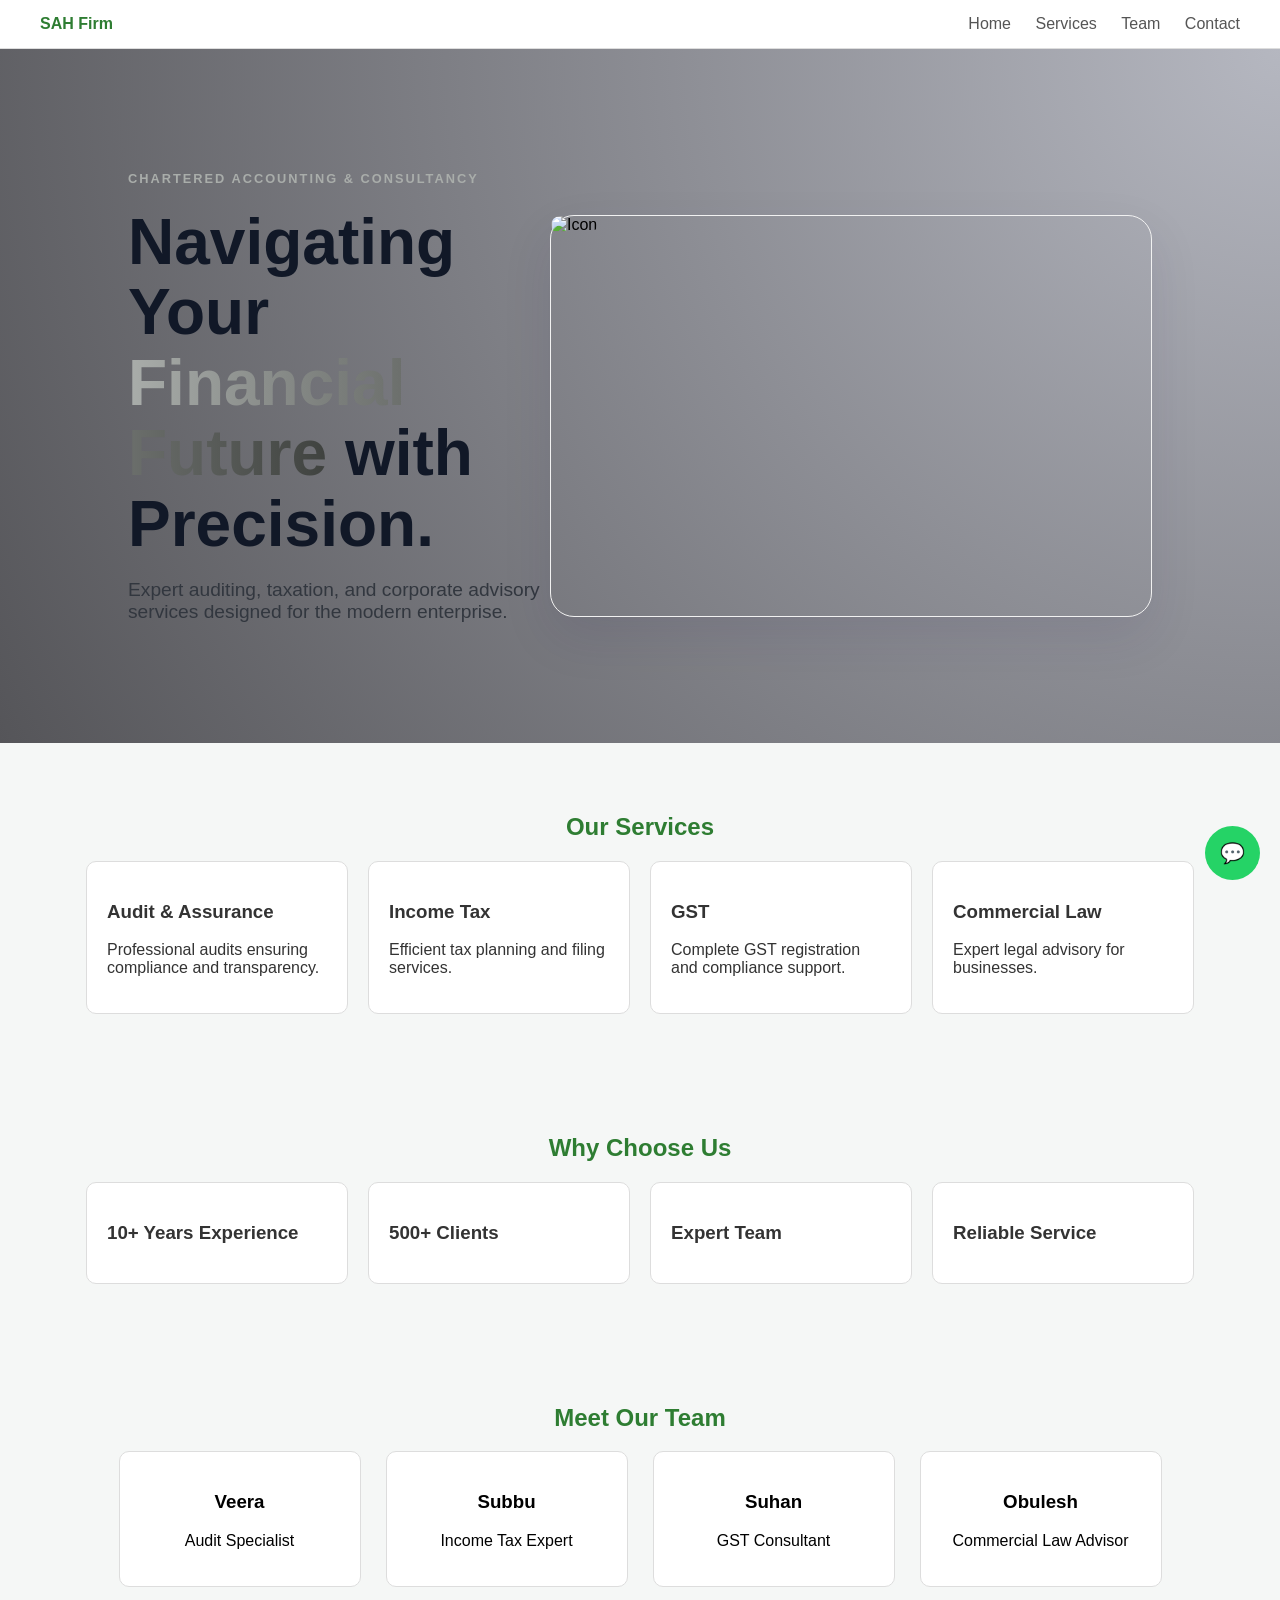
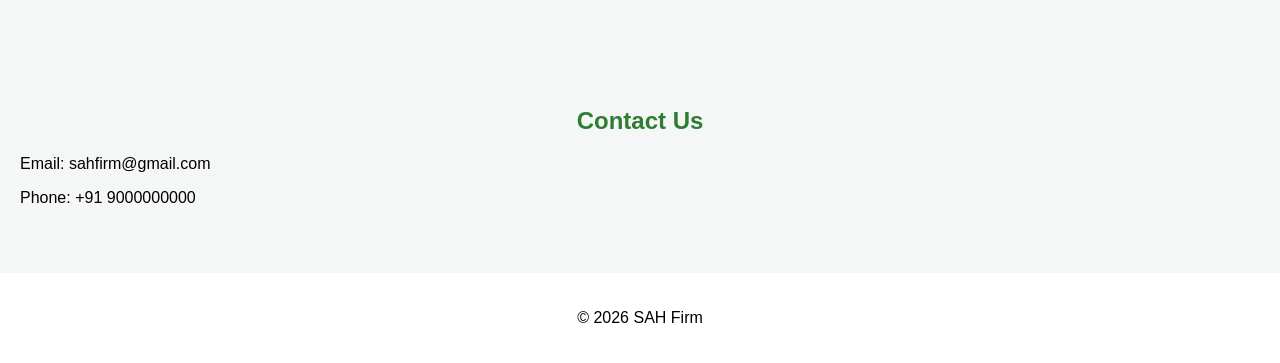
==== index.html @ 6b6db10c "Add files via upload" ====
<!DOCTYPE html>
<html>
<head>
    <title>SAH Firm</title>
    <link rel="stylesheet" href="styles.css">
</head>
<body>

<!-- LOADER -->
<div id="loader">
    <div class="spinner"></div>
</div>

<div id="content" class="hidden">

<!-- NAVBAR -->
<nav class="navbar">
    <div class="logo">SAH Firm</div>
    <div>
        <a href="#">Home</a>
        <a href="#services">Services</a>
        <a href="#team">Team</a>
        <a href="#contact">Contact</a>
    </div>
</nav>

<section class="hero-section">
    <div class="hero-content">
        <span class="top-tag">Chartered Accounting & Consultancy</span>
        <h1>Navigating Your <span class="highlight">Financial Future</span> with Precision.</h1>
        <p>Expert auditing, taxation, and corporate advisory services designed for the modern enterprise.</p>
        
        
    </div>
    
    <div class="hero-image">
        <div class="floating-card">
            <img src="HRNVC.jpg" alt="Icon">
        </div>
    </div>
</section>

<!-- SERVICES -->
<section id="services">
    <h2>Our Services</h2>
    <div class="cards">

        <a href="audit.html" class="card">
            <h3>Audit & Assurance</h3>
            <p>Professional audits ensuring compliance and transparency.</p>
        </a>

        <a href="tax.html" class="card">
            <h3>Income Tax</h3>
            <p>Efficient tax planning and filing services.</p>
        </a>

        <a href="gst.html" class="card">
            <h3>GST</h3>
            <p>Complete GST registration and compliance support.</p>
        </a>

        <a href="law.html" class="card">
            <h3>Commercial Law</h3>
            <p>Expert legal advisory for businesses.</p>
        </a>

    </div>
</section>

<!-- WHY US -->
<section class="why">
    <h2>Why Choose Us</h2>
    <div class="cards">

        <div class="card">
            <h3>10+ Years Experience</h3>
        </div>

        <div class="card">
            <h3>500+ Clients</h3>
        </div>

        <div class="card">
            <h3>Expert Team</h3>
        </div>

        <div class="card">
            <h3>Reliable Service</h3>
        </div>

    </div>
</section>

<!-- TEAM -->
<section id="team">
    <h2>Meet Our Team</h2>

    <div class="team">

        <div class="member">
            <h3>Veera</h3>
            <p>Audit Specialist</p>
        </div>

        <div class="member">
            <h3>Subbu</h3>
            <p>Income Tax Expert</p>
        </div>

        <div class="member">
            <h3>Suhan</h3>
            <p>GST Consultant</p>
        </div>

        <div class="member">
            <h3>Obulesh</h3>
            <p>Commercial Law Advisor</p>
        </div>

    </div>
</section>

<!-- CONTACT -->
<section id="contact">
    <h2>Contact Us</h2>
    <p>Email: sahfirm@gmail.com</p>
    <p>Phone: +91 9000000000</p>
</section>

<!-- FOOTER -->
<footer>
    <p>© 2026 SAH Firm</p>
</footer>

</div>

<!-- WHATSAPP BUTTON -->
<a href="https://wa.me/919000000000" class="whatsapp" target="_blank">💬</a>

<!-- SCRIPT -->
<script>
window.addEventListener("load", function () {
    document.getElementById("loader").style.display = "none";
    const content = document.getElementById("content");
    content.classList.remove("hidden");
    content.classList.add("fade-in");
});
</script>

</body>
</html>
---- styles.css ----
body {
    margin: 0;
    font-family: 'Segoe UI', sans-serif;
    background: #f5f7f6;
}

/* LOADER */
#loader {
    position: fixed;
    width: 100%;
    height: 100%;
    background: white;
    display: flex;
    justify-content: center;
    align-items: center;
}

.spinner {
    width: 40px;
    height: 40px;
    border: 4px solid #eee;
    border-top: 4px solid #2e7d32;
    border-radius: 50%;
    animation: spin 1s linear infinite;
}

@keyframes spin {
    100% { transform: rotate(360deg); }
}

.hidden { opacity: 0; }

.fade-in {
    animation: fadeIn 1s ease forwards;
}

@keyframes fadeIn {
    from {opacity:0; transform:translateY(20px);}
    to {opacity:1; transform:translateY(0);}
}

/* NAVBAR */
.navbar {
    display: flex;
    justify-content: space-between;
    padding: 15px 40px;
    background: white;
    border-bottom: 1px solid #ddd;
    position: sticky;
    top: 0;
}

.logo {
    color: #2e7d32;
    font-weight: bold;
}

.navbar a {
    margin-left: 20px;
    text-decoration: none;
    color: #555;
}

/* HERO */

.hero-section {
    display: flex;
    align-items: center;
    justify-content: space-between;
    padding: 120px 10% 80px;
    background: radial-gradient(circle at top right, #b5b7c0, #555559);
    overflow: hidden;
}

.hero-content { max-width: 600px; }


img{
    width: 600px;
    height: 400px;
    align-self: center;
    border-radius: 20px;
}

.top-tag {
    text-transform: uppercase;
    letter-spacing: 2px;
    font-size: 0.8rem;
    color: #a9adaa;
    font-weight: 700;
}

.hero-content h1 {
    font-size: 4rem;
    line-height: 1.1;
    margin: 20px 0;
    color: #111827;
}
.highlight {
    background: linear-gradient(to right, #a9adaa, #3f423f);
    background-clip: text;              /* standard */
    -webkit-background-clip: text;      /* for Chrome/Safari */
    -webkit-text-fill-color: transparent;
}
.hero-content p {
    font-size: 1.2rem;
    color: #32373f;
    margin-bottom: 40px;
}

/* Floating Card Animation */
.floating-card {
    border-radius: 24px;
    box-shadow: 0 20px 50px rgba(38, 30, 81, 0.1);
    border: 1px solid #f1f1f1;
    animation: float 4s ease-in-out infinite;
    width: 600px;
    height: 400px;
}

@keyframes float {
    0% { transform: translateY(0px); }
    50% { transform: translateY(-20px); }
    100% { transform: translateY(0px); }
}

/* BUTTON */
.btn {
    background: #2e7d32;
    color: white;
    padding: 10px 18px;
    border-radius: 6px;
    text-decoration: none;
}

/* SECTIONS */
section {
    padding: 50px 20px;
}

h2 {
    text-align: center;
    color: #2e7d32;
}

/* CARDS */
.cards {
    display: flex;
    flex-wrap: wrap;
    gap: 20px;
    justify-content: center;
    margin-top: 20px;
}

.card {
    width: 220px;
    padding: 20px;
    background: white;
    border-radius: 10px;
    text-decoration: none;
    color: #333;
    border: 1px solid #ddd;
    transition: 0.3s;
}

.card:hover {
    transform: translateY(-6px);
    border-color: #2e7d32;
}

/* TEAM */
.team {
    display: flex;
    flex-wrap: wrap;
    justify-content: center;
    gap: 25px;
}

.member {
    background: white;
    padding: 20px;
    width: 200px;
    text-align: center;
    border-radius: 10px;
    border: 1px solid #ddd;
}

/* FOOTER */
footer {
    text-align: center;
    padding: 20px;
    background: white;
}

/* WHATSAPP */
.whatsapp {
    position: fixed;
    bottom: 20px;
    right: 20px;
    background: #25D366;
    color: white;
    padding: 15px;
    border-radius: 50%;
    font-size: 20px;
    text-decoration: none;
}
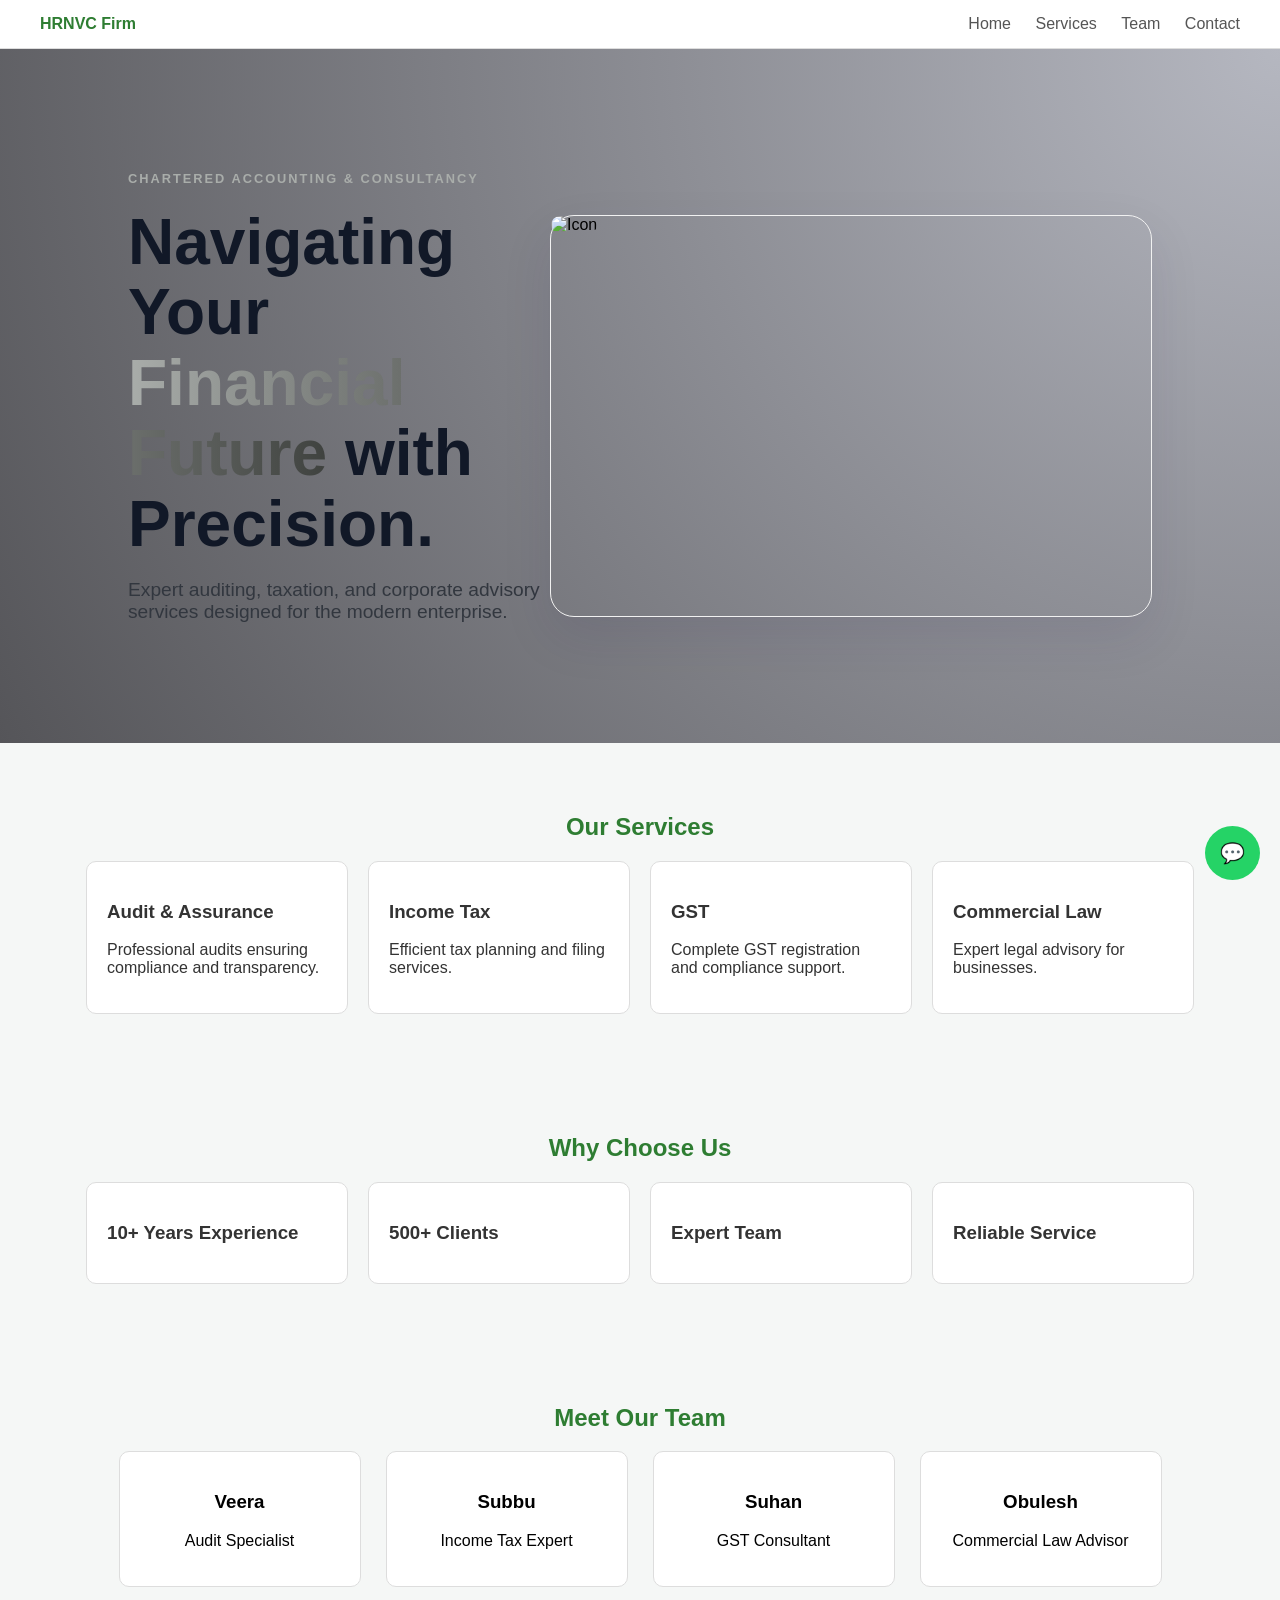
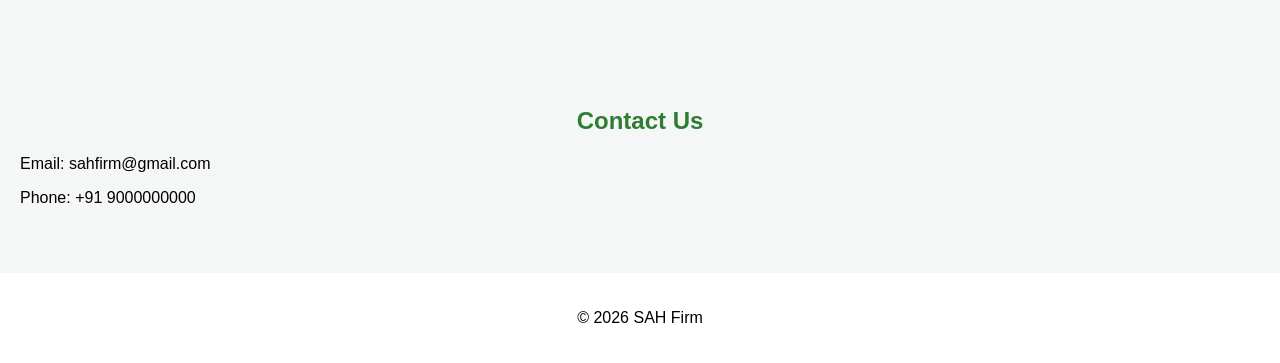
==== commit a761759b: "Update index.html" ====
--- a/index.html
+++ b/index.html
@@ -15,7 +15,7 @@
 
 <!-- NAVBAR -->
 <nav class="navbar">
-    <div class="logo">SAH Firm</div>
+    <div class="logo">HRNVC Firm</div>
     <div>
         <a href="#">Home</a>
         <a href="#services">Services</a>
@@ -149,4 +149,4 @@
 </script>
 
 </body>
-</html>+</html>
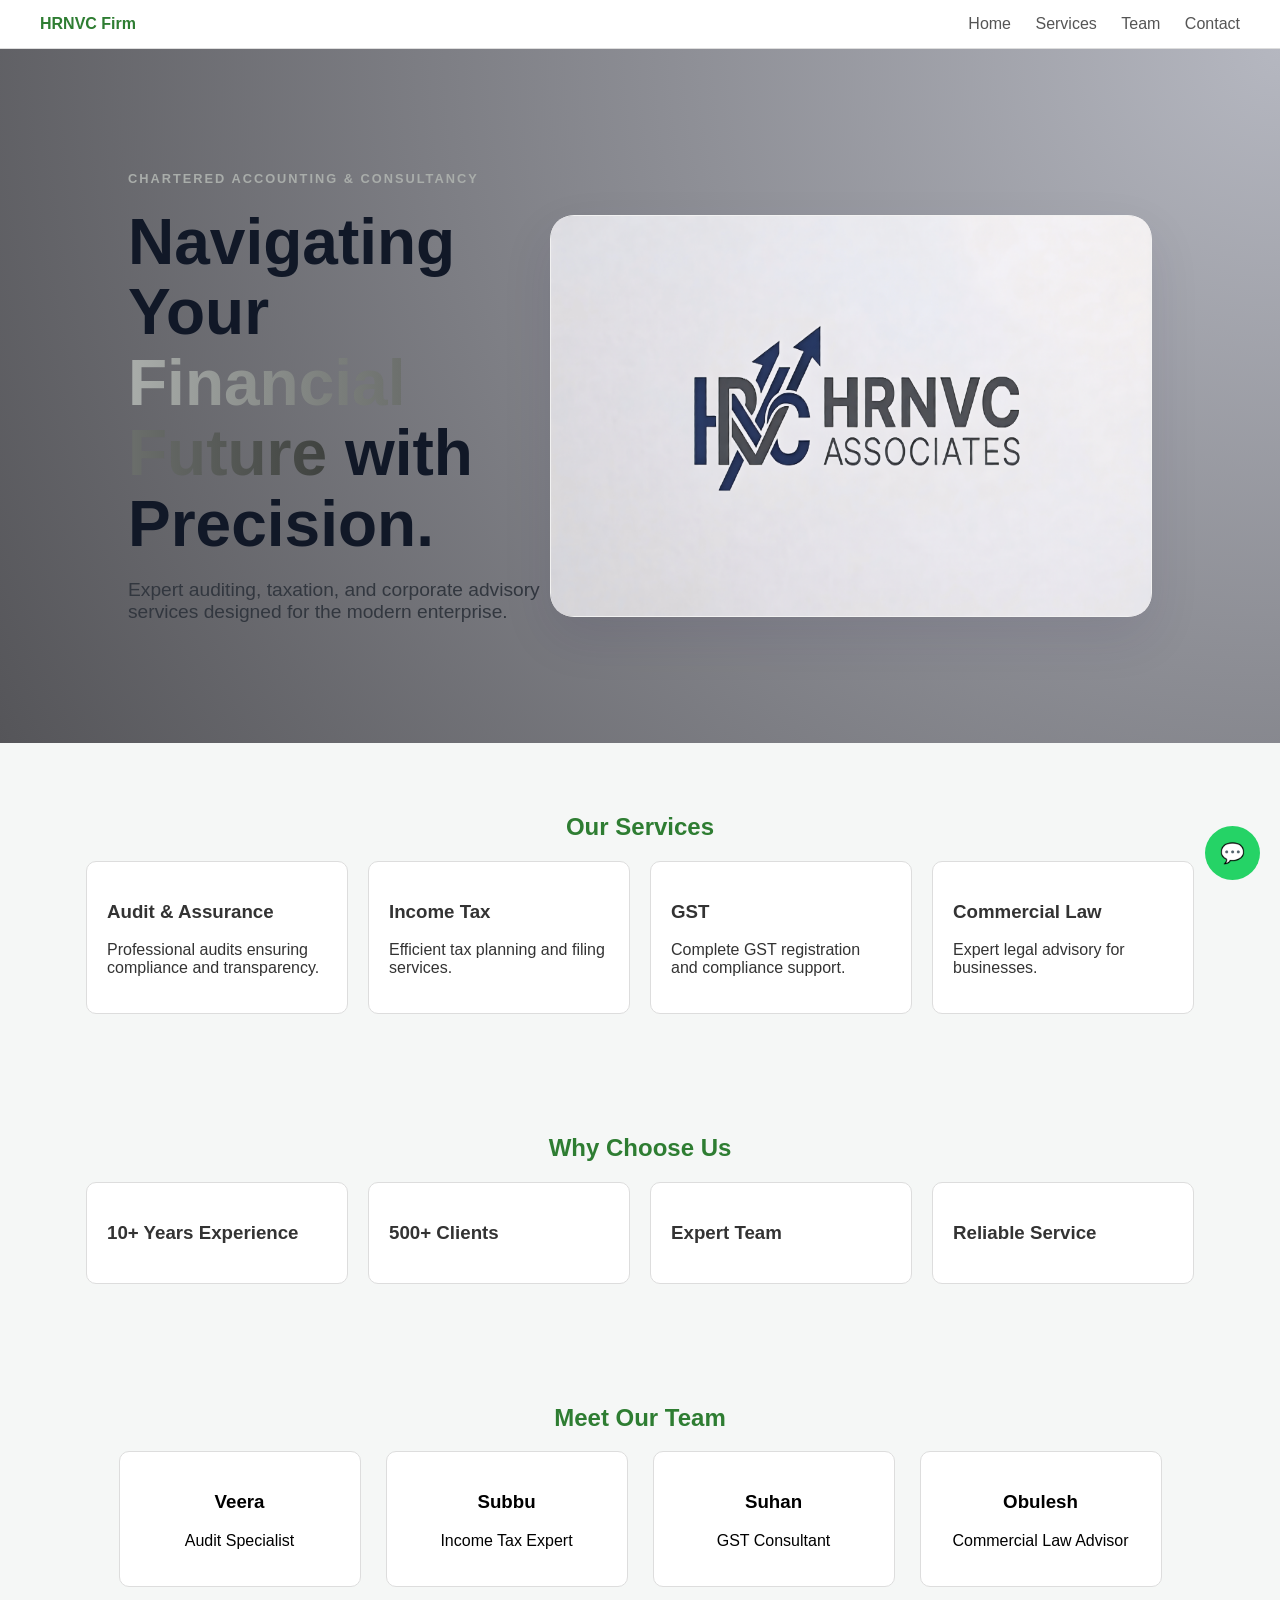
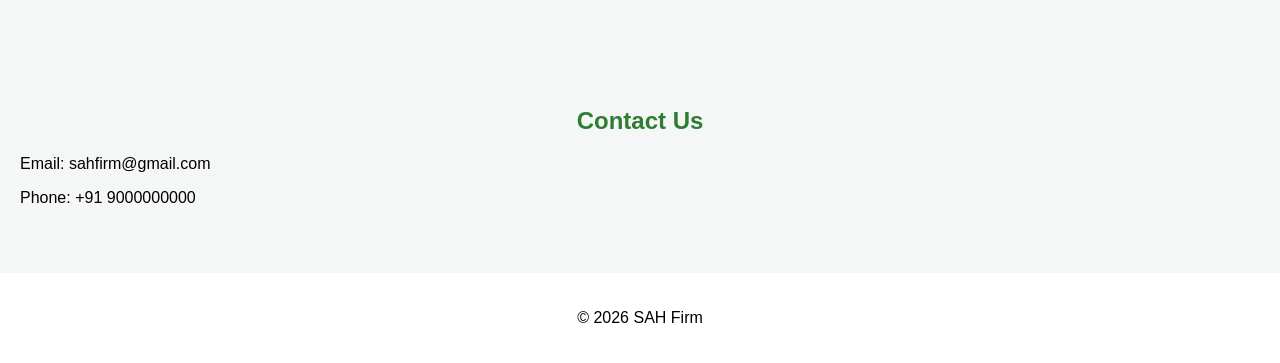
==== commit bac4d0e0: "Update index.html" ====
--- a/index.html
+++ b/index.html
@@ -1,7 +1,7 @@
 <!DOCTYPE html>
 <html>
 <head>
-    <title>SAH Firm</title>
+    <title>HRNVC Firm</title>
     <link rel="stylesheet" href="styles.css">
 </head>
 <body>
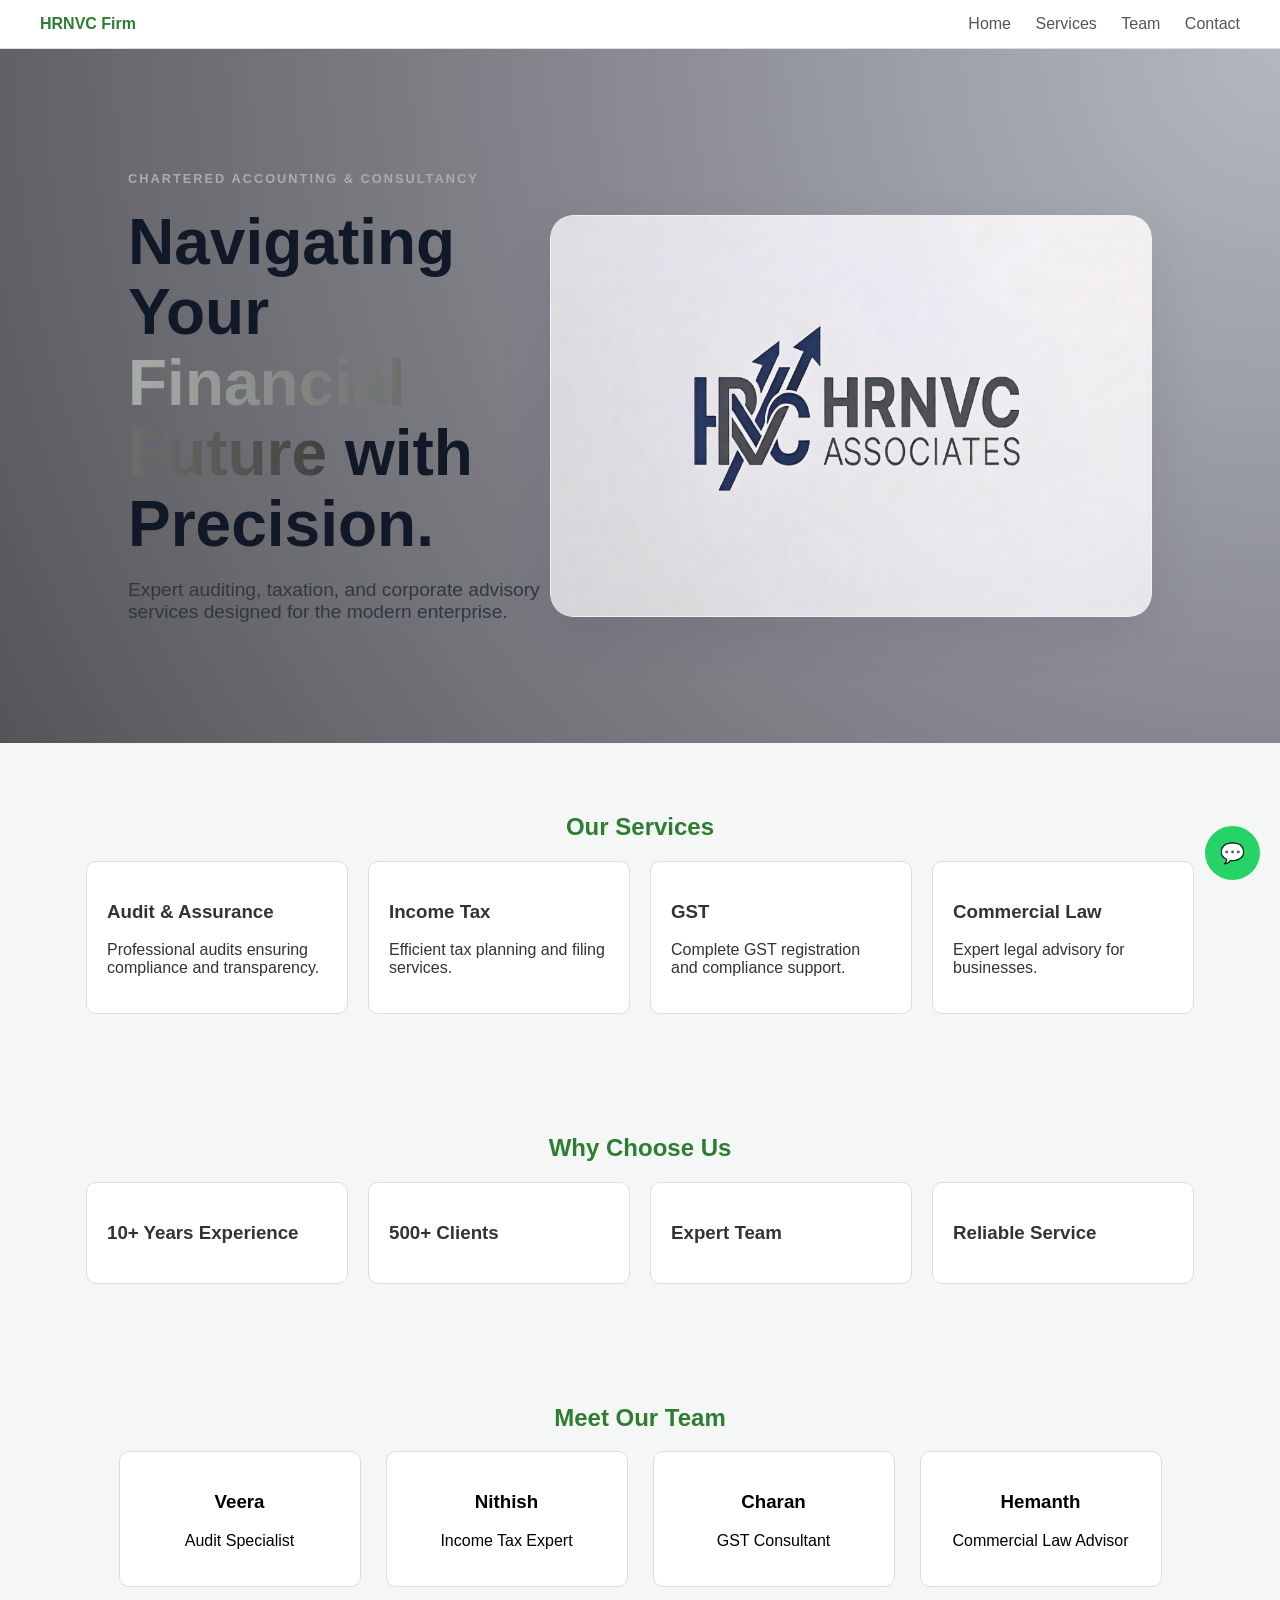
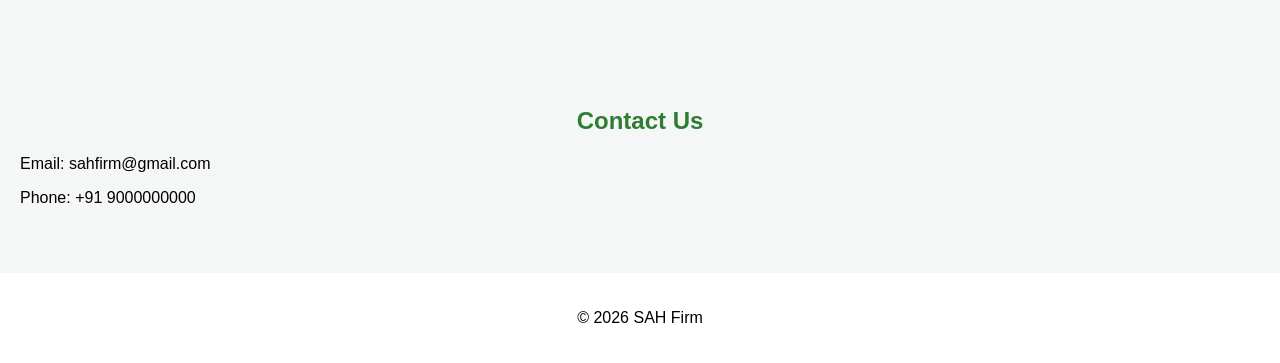
==== commit 0bb6e76a: "Update index.html" ====
--- a/index.html
+++ b/index.html
@@ -104,17 +104,17 @@
         </div>
 
         <div class="member">
-            <h3>Subbu</h3>
+            <h3>⁠Nithish</h3>
             <p>Income Tax Expert</p>
         </div>
 
         <div class="member">
-            <h3>Suhan</h3>
+            <h3>Charan</h3>
             <p>GST Consultant</p>
         </div>
 
         <div class="member">
-            <h3>Obulesh</h3>
+            <h3>Hemanth</h3>
             <p>Commercial Law Advisor</p>
         </div>
 
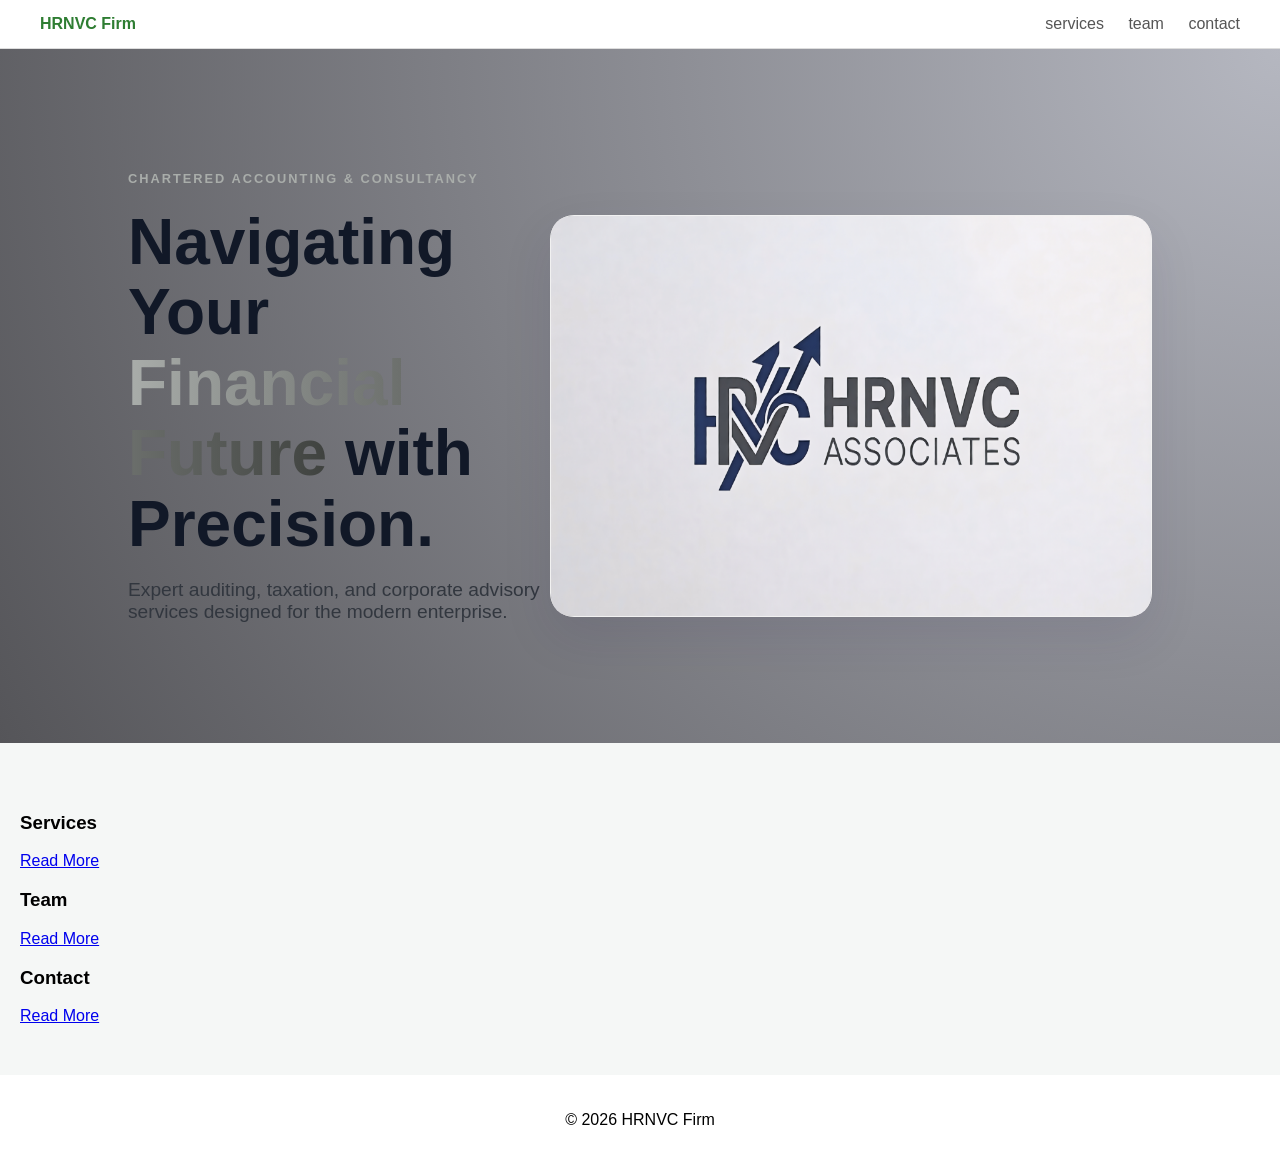
==== commit fa318046: "Update index.html" ====
--- a/index.html
+++ b/index.html
@@ -1,7 +1,7 @@
 <!DOCTYPE html>
 <html>
 <head>
-    <title>HRNVC Firm</title>
+    <title>HNRVC Firm</title>
     <link rel="stylesheet" href="styles.css">
 </head>
 <body>
@@ -16,11 +16,10 @@
 <!-- NAVBAR -->
 <nav class="navbar">
     <div class="logo">HRNVC Firm</div>
-    <div>
-        <a href="#">Home</a>
-        <a href="#services">Services</a>
-        <a href="#team">Team</a>
-        <a href="#contact">Contact</a>
+    <div >
+        <a href="#services" class="menu">services</a>
+        <a href="#team" class="menu">team</a>
+        <a href="#contact" class="menu">contact</a>
     </div>
 </nav>
 
@@ -40,103 +39,30 @@
     </div>
 </section>
 
-<!-- SERVICES -->
-<section id="services">
-    <h2>Our Services</h2>
-    <div class="cards">
+<section class="services-container">
+    <div class="service-box">
+        <h3>Services</h3>
+        <a href="#" class="learn-more">Read More </a>
+    </div>
 
-        <a href="audit.html" class="card">
-            <h3>Audit & Assurance</h3>
-            <p>Professional audits ensuring compliance and transparency.</p>
-        </a>
+    <div class="service-box">
+        <h3>Team</h3>
+        <a href="#" class="learn-more">Read More </a>
+    </div>
 
-        <a href="tax.html" class="card">
-            <h3>Income Tax</h3>
-            <p>Efficient tax planning and filing services.</p>
-        </a>
-
-        <a href="gst.html" class="card">
-            <h3>GST</h3>
-            <p>Complete GST registration and compliance support.</p>
-        </a>
-
-        <a href="law.html" class="card">
-            <h3>Commercial Law</h3>
-            <p>Expert legal advisory for businesses.</p>
-        </a>
-
+    <div class="service-box">
+        <h3>Contact</h3>
+        <a href="#" class="learn-more">Read More </a>
     </div>
 </section>
 
-<!-- WHY US -->
-<section class="why">
-    <h2>Why Choose Us</h2>
-    <div class="cards">
-
-        <div class="card">
-            <h3>10+ Years Experience</h3>
-        </div>
-
-        <div class="card">
-            <h3>500+ Clients</h3>
-        </div>
-
-        <div class="card">
-            <h3>Expert Team</h3>
-        </div>
-
-        <div class="card">
-            <h3>Reliable Service</h3>
-        </div>
-
-    </div>
-</section>
-
-<!-- TEAM -->
-<section id="team">
-    <h2>Meet Our Team</h2>
-
-    <div class="team">
-
-        <div class="member">
-            <h3>Veera</h3>
-            <p>Audit Specialist</p>
-        </div>
-
-        <div class="member">
-            <h3>⁠Nithish</h3>
-            <p>Income Tax Expert</p>
-        </div>
-
-        <div class="member">
-            <h3>Charan</h3>
-            <p>GST Consultant</p>
-        </div>
-
-        <div class="member">
-            <h3>Hemanth</h3>
-            <p>Commercial Law Advisor</p>
-        </div>
-
-    </div>
-</section>
-
-<!-- CONTACT -->
-<section id="contact">
-    <h2>Contact Us</h2>
-    <p>Email: sahfirm@gmail.com</p>
-    <p>Phone: +91 9000000000</p>
-</section>
 
 <!-- FOOTER -->
 <footer>
-    <p>© 2026 SAH Firm</p>
+    <p>© 2026 HRNVC Firm</p>
 </footer>
 
 </div>
-
-<!-- WHATSAPP BUTTON -->
-<a href="https://wa.me/919000000000" class="whatsapp" target="_blank">💬</a>
 
 <!-- SCRIPT -->
 <script>
@@ -147,6 +73,11 @@
     content.classList.add("fade-in");
 });
 </script>
-
+<script>
+window.addEventListener("scroll", function () {
+    const nav = document.querySelector(".navbar");
+    nav.classList.toggle("scrolled", window.scrollY > 50);
+});
+</script>
 </body>
 </html>
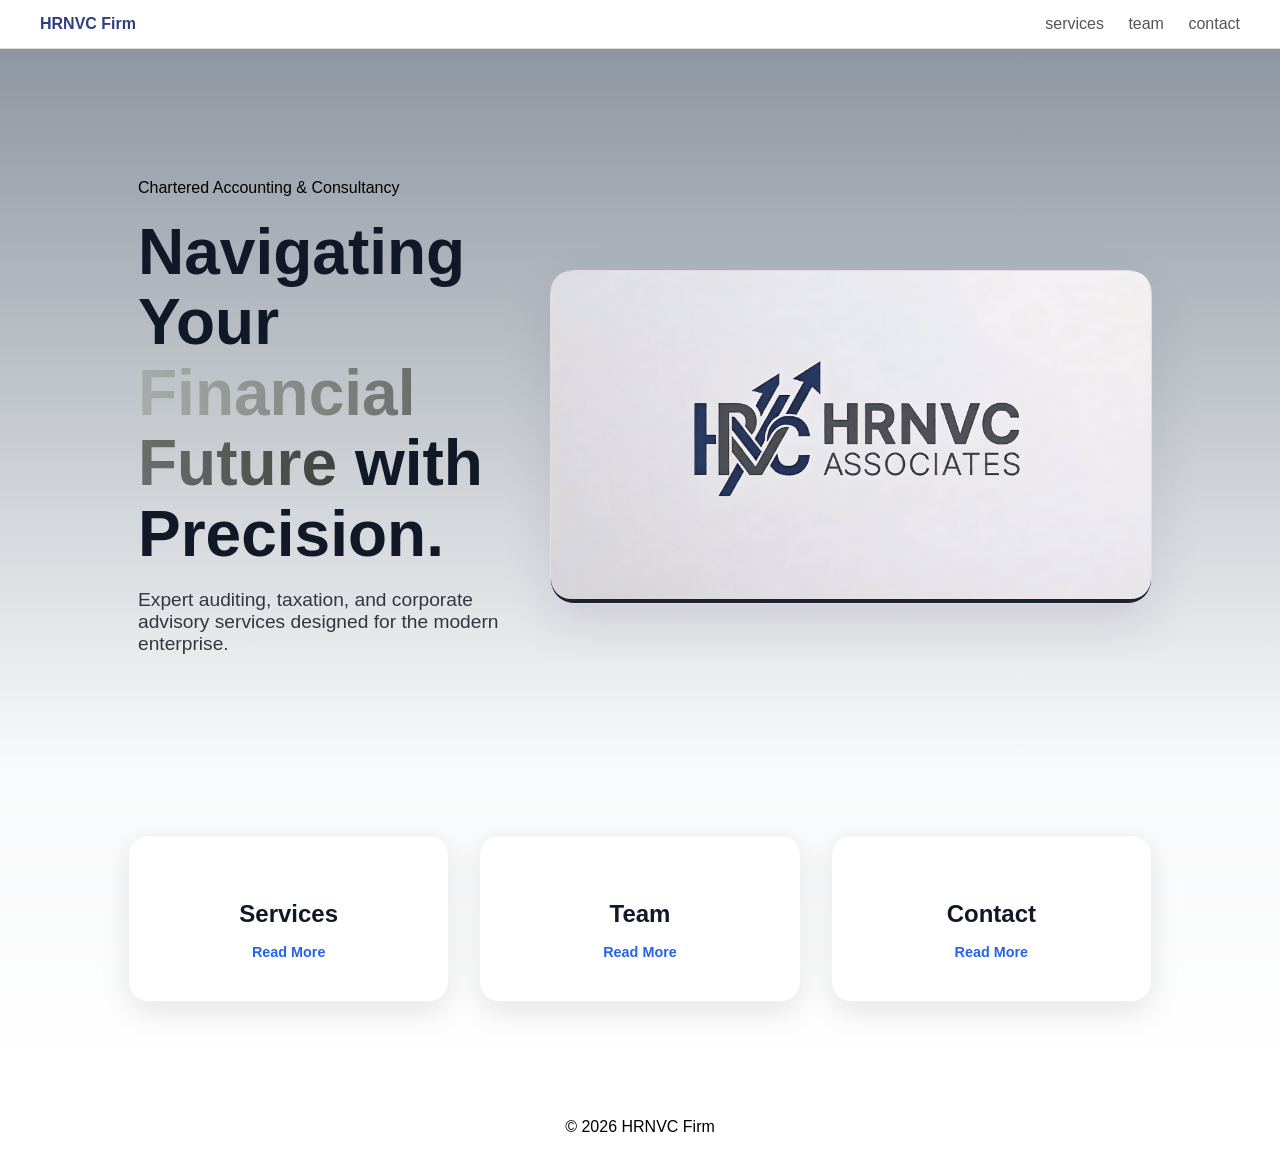
==== commit 68fe9852: "Update index.html" ====
--- a/index.html
+++ b/index.html
@@ -17,9 +17,9 @@
 <nav class="navbar">
     <div class="logo">HRNVC Firm</div>
     <div >
-        <a href="#services" class="menu">services</a>
-        <a href="#team" class="menu">team</a>
-        <a href="#contact" class="menu">contact</a>
+        <a href="services.html" class="menu">services</a>
+        <a href="team.html" class="menu">team</a>
+        <a href="contact.html" class="menu">contact</a>
     </div>
 </nav>
 
--- a/styles.css
+++ b/styles.css
@@ -1,7 +1,7 @@
 body {
     margin: 0;
     font-family: 'Segoe UI', sans-serif;
-    background: #f5f7f6;
+    background: #ffffff;
 }
 
 /* LOADER */
@@ -19,7 +19,7 @@
     width: 40px;
     height: 40px;
     border: 4px solid #eee;
-    border-top: 4px solid #2e7d32;
+    border-top: 4px solid #344f78;
     border-radius: 50%;
     animation: spin 1s linear infinite;
 }
@@ -28,15 +28,13 @@
     100% { transform: rotate(360deg); }
 }
 
-.hidden { opacity: 0; }
+.hidden {
+    opacity: 0;
+    transition: opacity 0.5s ease;
+}
 
 .fade-in {
-    animation: fadeIn 1s ease forwards;
-}
-
-@keyframes fadeIn {
-    from {opacity:0; transform:translateY(20px);}
-    to {opacity:1; transform:translateY(0);}
+    opacity: 1;
 }
 
 /* NAVBAR */
@@ -48,10 +46,11 @@
     border-bottom: 1px solid #ddd;
     position: sticky;
     top: 0;
+    z-index: 1000;
 }
 
 .logo {
-    color: #2e7d32;
+    color: #2e3f7d;
     font-weight: bold;
 }
 
@@ -59,6 +58,48 @@
     margin-left: 20px;
     text-decoration: none;
     color: #555;
+}
+
+.navbar a {
+    margin-left: 20px;
+    text-decoration: none;
+    color: #555;
+    position: relative;
+    transition: color 0.3s ease;
+}
+
+/* Hover color */
+.navbar a:hover {
+    color: #2563eb;
+}
+
+/* Underline animation */
+.navbar a::after {
+    content: "";
+    position: absolute;
+    left: 0;
+    bottom: -5px;
+    width: 0;
+    height: 2px;
+    background: #2563eb;
+    transition: width 0.3s ease;
+}
+
+.navbar a:hover::after {
+    width: 100%;
+}
+
+.navbar a {
+    display: inline-block;
+    transition: all 0.3s ease;
+}
+
+.navbar a:hover {
+    transform: translateY(-2px);
+}
+
+.navbar a {
+    cursor: pointer;
 }
 
 /* HERO */
@@ -70,24 +111,30 @@
     padding: 120px 10% 80px;
     background: radial-gradient(circle at top right, #b5b7c0, #555559);
     overflow: hidden;
-}
-
-.hero-content { max-width: 600px; }
-
-
-img{
-    width: 600px;
-    height: 400px;
-    align-self: center;
+    /* This creates a transition from your grey/blue mix to pure white */
+    background: linear-gradient(
+        to bottom, 
+        #8e96a1 0%,    /* Your top grey color */
+        #ffffff 100%   /* Fades completely to white at the bottom */
+    );
+    
+    /* Ensure there's no border or shadow causing a line */
+    border: none;
+    padding-bottom: 100px; /* Extra space at the bottom helps the fade look smoother */
+}
+
+
+/* Ensure the next section has no margin-top that might break the flow */
+
+
+.hero-content { max-width: 600px;padding: 10px; }
+
+
+img {
+    width: 100%;
+    max-width: 600px;
+    height: auto;
     border-radius: 20px;
-}
-
-.top-tag {
-    text-transform: uppercase;
-    letter-spacing: 2px;
-    font-size: 0.8rem;
-    color: #a9adaa;
-    font-weight: 700;
 }
 
 .hero-content h1 {
@@ -95,6 +142,7 @@
     line-height: 1.1;
     margin: 20px 0;
     color: #111827;
+    
 }
 .highlight {
     background: linear-gradient(to right, #a9adaa, #3f423f);
@@ -112,10 +160,11 @@
 .floating-card {
     border-radius: 24px;
     box-shadow: 0 20px 50px rgba(38, 30, 81, 0.1);
-    border: 1px solid #f1f1f1;
+    border: 1px solid #dedce5;
     animation: float 4s ease-in-out infinite;
     width: 600px;
-    height: 400px;
+    height: auto;
+    background-color: #1b2134;
 }
 
 @keyframes float {
@@ -124,66 +173,6 @@
     100% { transform: translateY(0px); }
 }
 
-/* BUTTON */
-.btn {
-    background: #2e7d32;
-    color: white;
-    padding: 10px 18px;
-    border-radius: 6px;
-    text-decoration: none;
-}
-
-/* SECTIONS */
-section {
-    padding: 50px 20px;
-}
-
-h2 {
-    text-align: center;
-    color: #2e7d32;
-}
-
-/* CARDS */
-.cards {
-    display: flex;
-    flex-wrap: wrap;
-    gap: 20px;
-    justify-content: center;
-    margin-top: 20px;
-}
-
-.card {
-    width: 220px;
-    padding: 20px;
-    background: white;
-    border-radius: 10px;
-    text-decoration: none;
-    color: #333;
-    border: 1px solid #ddd;
-    transition: 0.3s;
-}
-
-.card:hover {
-    transform: translateY(-6px);
-    border-color: #2e7d32;
-}
-
-/* TEAM */
-.team {
-    display: flex;
-    flex-wrap: wrap;
-    justify-content: center;
-    gap: 25px;
-}
-
-.member {
-    background: white;
-    padding: 20px;
-    width: 200px;
-    text-align: center;
-    border-radius: 10px;
-    border: 1px solid #ddd;
-}
 
 /* FOOTER */
 footer {
@@ -192,15 +181,64 @@
     background: white;
 }
 
-/* WHATSAPP */
-.whatsapp {
-    position: fixed;
-    bottom: 20px;
-    right: 20px;
-    background: #25D366;
-    color: white;
-    padding: 15px;
-    border-radius: 50%;
-    font-size: 20px;
+.services-container {
+    display: flex;
+    justify-content: center; /* Centers the boxes */
+    gap: 30px;              /* Space between boxes */
+    padding: 80px 10%;
+    background: linear-gradient(to bottom, #f8f9fa, #ffffff); /* Smooth fade to white */
+    margin-top: -50px;       /* Pulls it up slightly to overlap the fade */
+}
+
+.service-box {
+    background: #ffffff;
+    padding: 40px 30px;
+    border-radius: 20px;
+    flex: 1;                /* Makes all boxes equal width */
+    max-width: 350px;
+    text-align: center;
+    border: 1px solid #f1f1f1;
+    transition: all 0.4s ease;
+    box-shadow: 0 10px 30px rgba(0, 0, 0, 0.1); /* Very soft shadow */
+}
+
+/* Hover Effect for that "Premium" feel */
+.service-box:hover {
+    transform: translateY(-10px);
+    box-shadow: 0 20px 40px rgba(0, 0, 0, 0.08);
+    border-color: #2563eb; /* Accents the box with your logo blue */
+}
+
+.service-box .icon {
+    font-size: 2.5rem;
+    margin-bottom: 20px;
+    display: block;
+}
+
+.service-box h3 {
+    font-size: 1.5rem;
+    color: #111827;
+    margin-bottom: 15px;
+    font-weight: 700;
+}
+
+
+.learn-more {
     text-decoration: none;
-}+    color: #2563eb;
+    font-weight: 600;
+    font-size: 0.9rem;
+    transition: 0.3s;
+}
+
+.learn-more:hover {
+    letter-spacing: 1px;
+}
+
+/* Responsive: Stack boxes on top of each other on mobile */
+@media (max-width: 768px) {
+    .services-container {
+        flex-direction: column;
+        align-items: center;
+    }
+}
